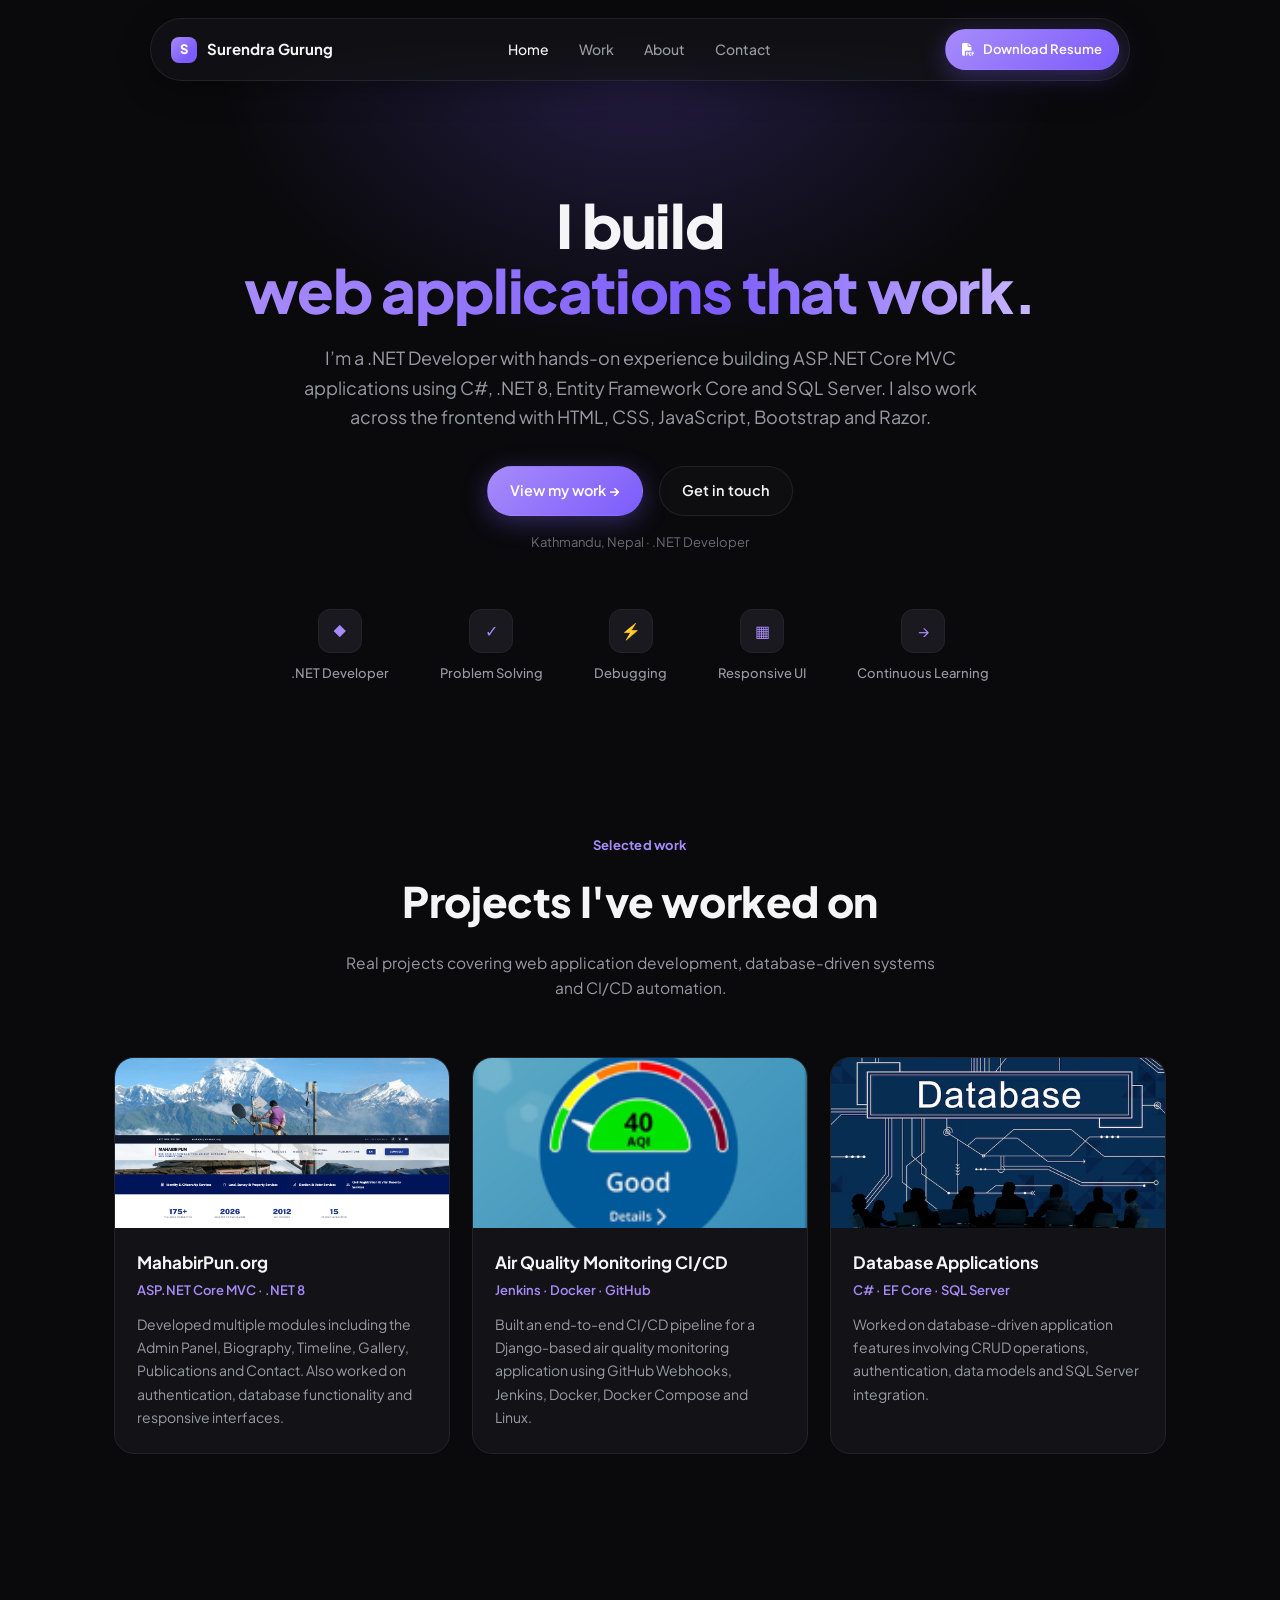
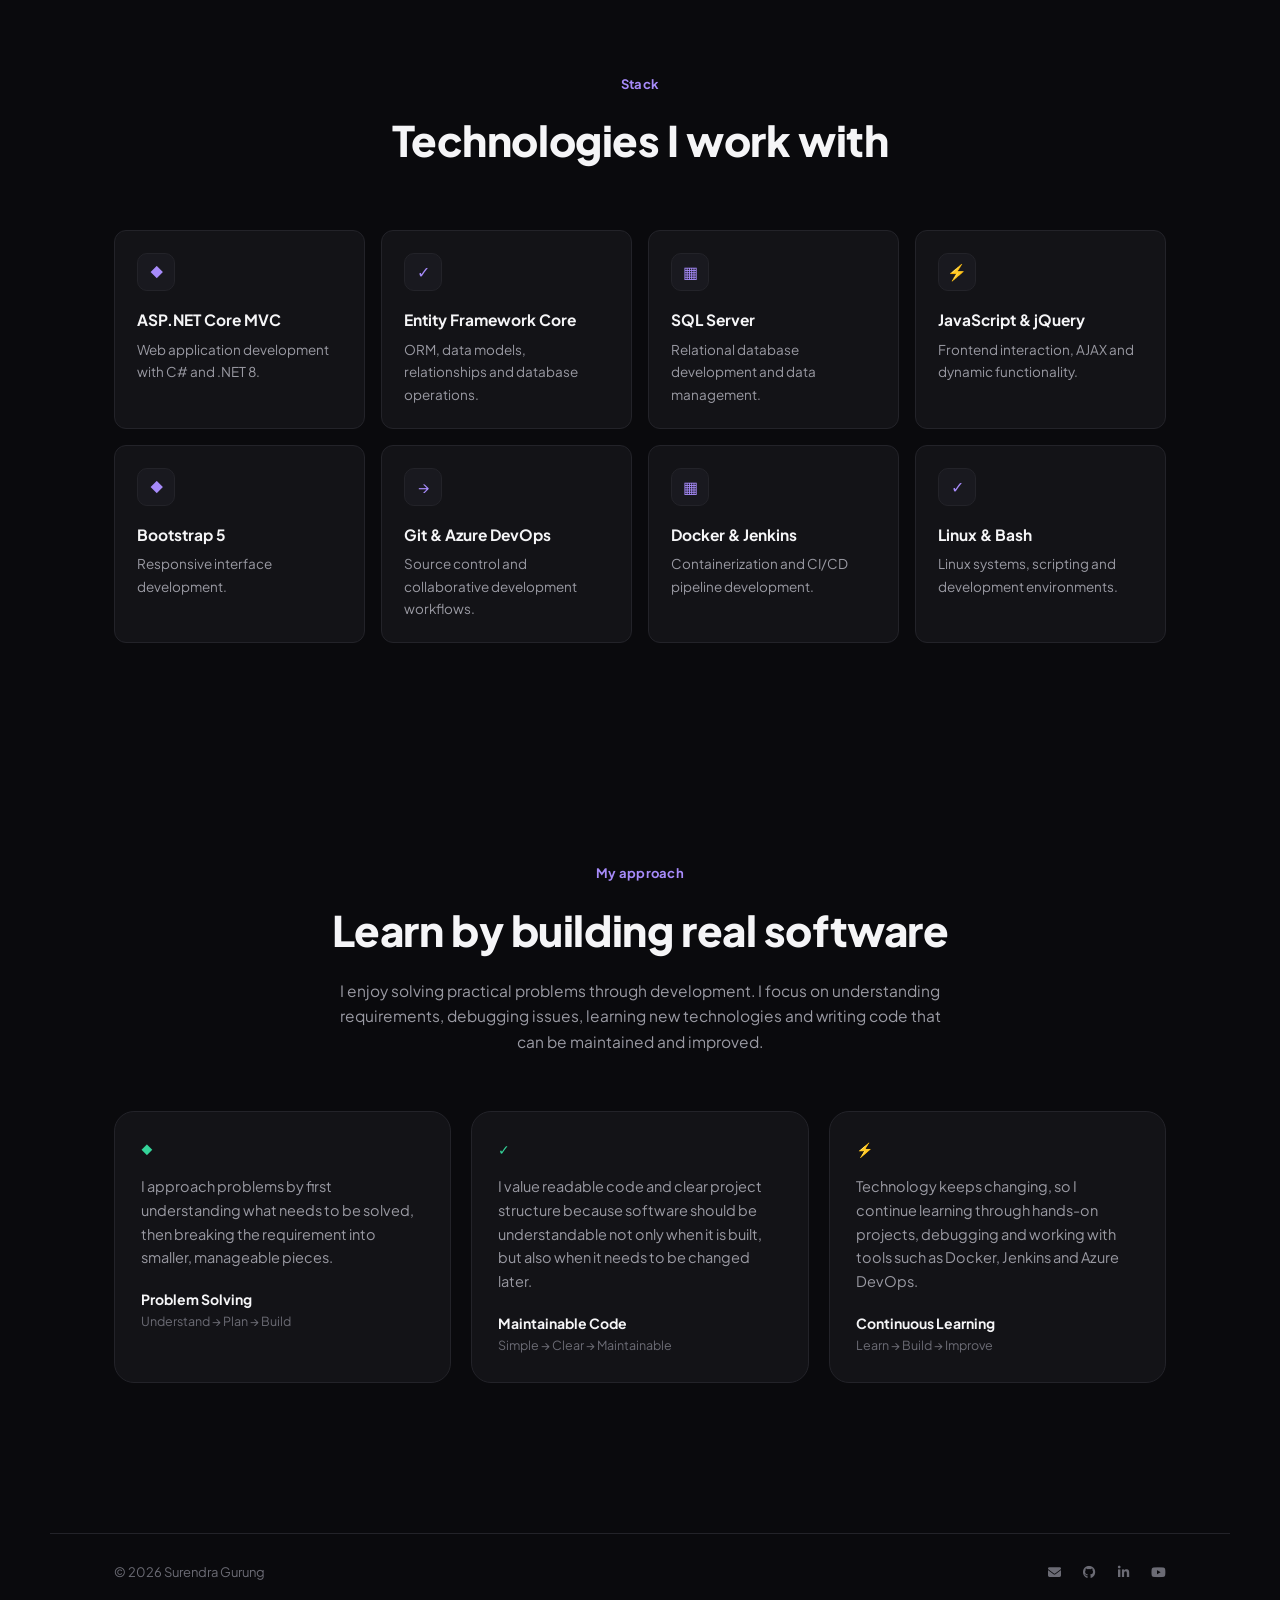
==== index.html @ 14fc5375 "first commit" ====
<!DOCTYPE html>
<html lang="en">

<head>
  <meta charset="UTF-8">
  <meta name="viewport" content="width=device-width, initial-scale=1.0">

  <title>Surendra Gurung </title>

  <meta name="description"
    content="Surendra Gurung is a .NET Developer experienced in ASP.NET Core MVC, C#, .NET 8, Entity Framework Core, SQL Server, JavaScript, Bootstrap, Git, Azure DevOps and Docker.">

  <link rel="preconnect" href="https://fonts.googleapis.com">
  <link
    href="https://fonts.googleapis.com/css2?family=Plus+Jakarta+Sans:wght@400;500;600;700;800&family=JetBrains+Mono:wght@400;500&display=swap"
    rel="stylesheet">
  <link rel="stylesheet" href="https://cdnjs.cloudflare.com/ajax/libs/font-awesome/6.7.2/css/all.min.css">
  <link rel="stylesheet" href="styles.css">
  <link rel="icon" type="image/png" href="images/FavIcon.jpg">
</head>

<body>

  <div class="nav-outer">
    <nav class="nav">

      <a href="index.html" class="logo">
        <span class="mark">S</span> Surendra Gurung
      </a>

      <ul class="nav-links">
        <li><a href="index.html">Home</a></li>
        <li><a href="work.html">Work</a></li>
        <li><a href="about.html">About</a></li>
        <li><a href="contact.html">Contact</a></li>
      </ul>

      <div class="nav-cta">
        <a href="PDF/Surendra-CV.pdf" class="btn btn-primary btn-sm" download="Surendra-Gurung-Resume.pdf">
          <i class="fa-solid fa-file-pdf"></i> Download Resume
        </a>

        <button class="nav-toggle" aria-label="Toggle menu">
          ≡
        </button>
      </div>

    </nav>
  </div>


  <div class="mobile-panel">
    <ul>
      <li><a href="index.html">Home</a></li>
      <li><a href="work.html">Work</a></li>
      <li><a href="about.html">About</a></li>
      <li><a href="contact.html">Contact</a></li>
    </ul>
  </div>


  <main>


    <!-- =====================================================
     HERO
===================================================== -->

    <section class="hero">

      <div class="glow"></div>

      <div class="wrap hero-inner">

        <h1>
          I build
          <br>
          <span class="gradient-text">
            web applications that work.
          </span>
        </h1>

        <p class="lead">
          I’m a .NET Developer with hands-on experience building
          ASP.NET Core MVC applications using C#, .NET 8,
          Entity Framework Core and SQL Server. I also work across
          the frontend with HTML, CSS, JavaScript, Bootstrap and Razor.
        </p>


        <div class="btn-row">

          <a href="work.html" class="btn btn-primary">
            View my work →
          </a>

          <a href="contact.html" class="btn btn-ghost">
            Get in touch
          </a>

        </div>


        <p class="caption">
          Kathmandu, Nepal · .NET Developer
        </p>


        <!-- PROJECT / TECHNOLOGY BENTO -->

        <!-- <div class="bento">

      <div class="cell c1">
        <span class="tag">
          MahabirPun.org — ASP.NET Core MVC
        </span>
      </div>

      <div class="cell c2">
        <span class="tag">
          C# — .NET 8
        </span>
      </div>

      <div class="cell c3">
        <span class="tag">
          Entity Framework Core — SQL Server
        </span>
      </div>

      <div class="cell c4">
        <span class="tag">
          Bootstrap — JavaScript — Razor
        </span>
      </div>

      <div class="cell c5">
        <span class="tag">
          Docker — Jenkins — Azure DevOps
        </span>
      </div>

    </div> -->


        <!-- HIGHLIGHTS -->

        <div class="strip">

          <div class="item">
            <div class="icon">◆</div>
            <div class="label">.NET Developer</div>
          </div>

          <div class="item">
            <div class="icon">✓</div>
            <div class="label">Problem Solving</div>
          </div>

          <div class="item">
            <div class="icon">⚡</div>
            <div class="label">Debugging</div>
          </div>

          <div class="item">
            <div class="icon">▦</div>
            <div class="label">Responsive UI</div>
          </div>

          <div class="item">
            <div class="icon">→</div>
            <div class="label">Continuous Learning</div>
          </div>

        </div>

      </div>

    </section>



    <!-- =====================================================
     EXPERIENCE
===================================================== -->

    <!-- <section>

  <div class="wrap">

    <div class="section-head">

      <div class="eyebrow" style="text-align:center;">
        Experience
      </div>

      <h2>
        Hands-on .NET development
      </h2>

      <p>
        I gained practical experience as a .NET Intern at
        Noble Idea Solution Pvt. Ltd., working on ASP.NET Core MVC
        applications, databases, authentication, frontend interfaces,
        version control and deployment-related workflows.
      </p>

    </div>


    <div class="feature-blocks">


    

      <div class="block reveal">

        <div class="visual">

          <div class="code-mock">

            <div class="l1">
              public class ProjectController
            </div>

            <div>
              &nbsp;&nbsp;: Controller
            </div>

            <div class="l2">
              {
            </div>

            <div>
              &nbsp;&nbsp;[HttpGet]
            </div>

            <div>
              &nbsp;&nbsp;public IActionResult Index()
            </div>

            <div class="l2">
              }
            </div>

          </div>

        </div>


        <div class="copy">

          <h3>
            ASP.NET Core MVC
          </h3>

          <p>
            Developed web applications using C# and ASP.NET Core MVC,
            working with controllers, Razor views, application logic,
            CRUD operations and authentication.
          </p>

        </div>

      </div>



      <div class="block reveal">

        <div class="visual v2"></div>

        <div class="copy">

          <h3>
            Entity Framework & SQL Server
          </h3>

          <p>
            Designed and worked with SQL Server databases using
            Entity Framework Core, including data models, database
            operations and application data management.
          </p>

        </div>

      </div>



      

      <div class="block reveal">

        <div class="visual v3"></div>

        <div class="copy">

          <h3>
            Frontend Development
          </h3>

          <p>
            Built responsive interfaces using Razor, HTML, CSS,
            JavaScript and Bootstrap, with jQuery and AJAX for
            interactive functionality.
          </p>

        </div>

      </div>



      

      <div class="block reveal">

        <div class="visual v4"></div>

        <div class="copy">

          <h3>
            Git, Azure DevOps & Docker
          </h3>

          <p>
            Worked with Git, GitHub and Azure DevOps for source control
            and development workflows, with hands-on exposure to Docker,
            Jenkins and deployment pipelines.
          </p>

        </div>

      </div>

    </div>

  </div>

</section> -->



    <!-- =====================================================
     SELECTED WORK
===================================================== -->

    <section>

      <div class="wrap">

        <div class="section-head">

          <div class="eyebrow" style="text-align:center;">
            Selected work
          </div>

          <h2>
            Projects I've worked on
          </h2>

          <p>
            Real projects covering web application development,
            database-driven systems and CI/CD automation.
          </p>

        </div>


        <div class="card-grid">


          <!-- MAHABIRPUN -->

          <a href="work.html" class="proj-card reveal">

            <div class="thumb t1" style="
            background-image:url('images/Biographyportal.png');
            background-size:cover;
            background-position:center;
          ">
            </div>

            <div class="body">

              <h3>
                MahabirPun.org
              </h3>

              <p class="cat">
                ASP.NET Core MVC · .NET 8
              </p>

              <p>
                Developed multiple modules including the Admin Panel,
                Biography, Timeline, Gallery, Publications and Contact.
                Also worked on authentication, database functionality
                and responsive interfaces.
              </p>

            </div>

          </a>



          <!-- CI/CD -->

          <a href="work.html" class="proj-card reveal">

            <div class="thumb t2" style="
            background-image:url('images/AQI.png');
            background-size:cover;
            background-position:center;
          "></div>

            <div class="body">

              <h3>
                Air Quality Monitoring CI/CD
              </h3>

              <p class="cat">
                Jenkins · Docker · GitHub
              </p>

              <p>
                Built an end-to-end CI/CD pipeline for a Django-based
                air quality monitoring application using GitHub Webhooks,
                Jenkins, Docker, Docker Compose and Linux.
              </p>

            </div>

          </a>



          <!-- WEB APPLICATION -->

          <a href="work.html" class="proj-card reveal">

            <div class="thumb t3" style="
            background-image:url('images/database.png');
            background-size:cover;
            background-position:center;
          "></div>

            <div class="body">

              <h3>
                Database Applications
              </h3>

              <p class="cat">
                C# · EF Core · SQL Server
              </p>

              <p>
                Worked on database-driven application features involving
                CRUD operations, authentication, data models and
                SQL Server integration.
              </p>

            </div>

          </a>

        </div>

      </div>

    </section>



    <!-- =====================================================
     STACK
===================================================== -->

    <section>

      <div class="wrap">

        <div class="section-head">

          <div class="eyebrow" style="text-align:center;">
            Stack
          </div>

          <h2>
            Technologies I work with
          </h2>

        </div>


        <div class="res-grid">


          <div class="res-card reveal">

            <div class="icon">◆</div>

            <h3>
              ASP.NET Core MVC
            </h3>

            <p>
              Web application development with C# and .NET 8.
            </p>

          </div>



          <div class="res-card reveal">

            <div class="icon">✓</div>

            <h3>
              Entity Framework Core
            </h3>

            <p>
              ORM, data models, relationships and database operations.
            </p>

          </div>



          <div class="res-card reveal">

            <div class="icon">▦</div>

            <h3>
              SQL Server
            </h3>

            <p>
              Relational database development and data management.
            </p>

          </div>



          <div class="res-card reveal">

            <div class="icon">⚡</div>

            <h3>
              JavaScript & jQuery
            </h3>

            <p>
              Frontend interaction, AJAX and dynamic functionality.
            </p>

          </div>



          <div class="res-card reveal">

            <div class="icon">◆</div>

            <h3>
              Bootstrap 5
            </h3>

            <p>
              Responsive interface development.
            </p>

          </div>



          <div class="res-card reveal">

            <div class="icon">→</div>

            <h3>
              Git & Azure DevOps
            </h3>

            <p>
              Source control and collaborative development workflows.
            </p>

          </div>



          <div class="res-card reveal">

            <div class="icon">▦</div>

            <h3>
              Docker & Jenkins
            </h3>

            <p>
              Containerization and CI/CD pipeline development.
            </p>

          </div>



          <div class="res-card reveal">

            <div class="icon">✓</div>

            <h3>
              Linux & Bash
            </h3>

            <p>
              Linux systems, scripting and development environments.
            </p>

          </div>

        </div>

      </div>

    </section>



    <!-- =====================================================
     APPROACH
===================================================== -->

    <section>

      <div class="wrap">

        <div class="section-head">

          <div class="eyebrow" style="text-align:center;">
            My approach
          </div>

          <h2>
            Learn by building real software
          </h2>

          <p>
            I enjoy solving practical problems through development.
            I focus on understanding requirements, debugging issues,
            learning new technologies and writing code that can be
            maintained and improved.
          </p>

        </div>


        <div class="testi-grid">


          <div class="testi-card reveal">

            <div class="stars">
              ◆
            </div>

            <p class="quote">
              I approach problems by first understanding what needs
              to be solved, then breaking the requirement into smaller,
              manageable pieces.
            </p>

            <div class="who">
              Problem Solving
            </div>

            <div class="when">
              Understand → Plan → Build
            </div>

          </div>



          <div class="testi-card reveal">

            <div class="stars">
              ✓
            </div>

            <p class="quote">
              I value readable code and clear project structure because
              software should be understandable not only when it is built,
              but also when it needs to be changed later.
            </p>

            <div class="who">
              Maintainable Code
            </div>

            <div class="when">
              Simple → Clear → Maintainable
            </div>

          </div>



          <div class="testi-card reveal">

            <div class="stars">
              ⚡
            </div>

            <p class="quote">
              Technology keeps changing, so I continue learning through
              hands-on projects, debugging and working with tools such as
              Docker, Jenkins and Azure DevOps.
            </p>

            <div class="who">
              Continuous Learning
            </div>

            <div class="when">
              Learn → Build → Improve
            </div>

          </div>

        </div>

      </div>

    </section>



    <!-- =====================================================
     CTA
===================================================== -->

    <!-- <section>

  <div class="wrap">

    <div class="cta-band reveal">

      <h2>
        Have a project or opportunity?
      </h2>

      <a href="contact.html" class="btn btn-primary">
        Get in touch →
      </a>

    </div>

  </div>

</section> -->

  </main>



  <!-- =====================================================
     FOOTER
===================================================== -->

  <footer>
    <div class="wrap footer-row">
      <span>© 2026 Surendra Gurung</span>
      <div class="footer-links">
        <!-- Email (Gmail) -->
        <a href="mailto:amoshtamu25@gmail.com" class="icon-link gmail" title="Email" target="_blank"
          rel="noopener noreferrer">
          <i class="fa-solid fa-envelope"></i>
        </a>

        <!-- GitHub -->
        <a href="https://github.com/Suren-grg12" class="icon-link github" title="GitHub" target="_blank"
          rel="noopener noreferrer">
          <i class="fa-brands fa-github"></i>
        </a>

        <!-- LinkedIn -->
        <a href="https://www.linkedin.com/in/surendra-gurung-a97ab1424/" class="icon-link linkedin" title="LinkedIn"
          target="_blank" rel="noopener noreferrer">
          <i class="fa-brands fa-linkedin-in"></i>
        </a>

        <!-- YouTube (Optional placeholder - remove if not needed) -->
        <a href="https://www.youtube.com/@Ardnerus-official" class="icon-link youtube" title="YouTube" target="_blank"
          rel="noopener noreferrer">
          <i class="fa-brands fa-youtube"></i>
        </a>
      </div>
    </div>
  </footer>


  <script src="script.js"></script>

</body>

</html>
---- styles.css ----
/* ============================================================
   Design tokens — dark / violet system
   ============================================================ */
:root{
  --bg: #0A0A0D;
  --surface: #131317;
  --surface-2: #19191F;
  --border: #232329;
  --border-soft: rgba(255,255,255,0.08);
  --text: #F5F5F7;
  --text-muted: #9A9AA3;
  --text-dim: #6B6B74;

  --violet: #7C5CFC;
  --violet-light: #A78BFA;
  --violet-dim: #3A2E6E;
  --mint: #34D399;

  --font-display: 'Plus Jakarta Sans', sans-serif;
  --font-body: 'Plus Jakarta Sans', sans-serif;

  --maxw: 1180px;
  --pad: clamp(20px, 5vw, 64px);
  --radius: 20px;
  --radius-sm: 12px;
}

*{ box-sizing: border-box; }
html{ scroll-behavior: smooth; }

body{
  margin: 0;
  background: var(--bg);
  color: var(--text);
  font-family: var(--font-body);
  font-size: 16px;
  line-height: 1.65;
  -webkit-font-smoothing: antialiased;
  overflow-x: hidden;
}

@media (prefers-reduced-motion: reduce){
  html{ scroll-behavior: auto; }
  *{ animation-duration: 0.001ms !important; animation-iteration-count: 1 !important; transition-duration: 0.001ms !important; }
}

a{ color: inherit; text-decoration: none; }
img{ max-width: 100%; display: block; }
button{ font-family: inherit; cursor: pointer; }

::selection{ background: var(--violet); color: #fff; }

:focus-visible{
  outline: 2px solid var(--violet-light);
  outline-offset: 3px;
  border-radius: 4px;
}

.wrap{
  max-width: var(--maxw);
  margin: 0 auto;
  padding-left: var(--pad);
  padding-right: var(--pad);
}

.glow{
  position: absolute;
  inset: 0;
  pointer-events: none;
  z-index: 0;
  background:
    radial-gradient(600px 400px at 50% 0%, rgba(124,92,252,0.22), transparent 70%);
}

.eyebrow{
  font-size: 13px;
  font-weight: 700;
  letter-spacing: 0.02em;
  color: var(--violet-light);
  margin: 0 0 10px;
}

.gradient-text{
  background: linear-gradient(90deg, var(--violet-light), var(--violet) 60%, #C9B8FF);
  -webkit-background-clip: text;
  background-clip: text;
  color: transparent;
}

/* ============================================================
   Floating pill nav
   ============================================================ */
.nav-outer{
  position: sticky;
  top: 18px;
  z-index: 100;
  display: flex;
  justify-content: center;
  padding: 0 var(--pad);
}
.nav{
  width: 100%;
  max-width: 980px;
  display: flex;
  align-items: center;
  justify-content: space-between;
  gap: 24px;
  padding: 10px 10px 10px 20px;
  background: rgba(19,19,23,0.75);
  backdrop-filter: blur(16px);
  border: 1px solid var(--border-soft);
  border-radius: 999px;
  box-shadow: 0 8px 30px rgba(0,0,0,0.35);
}
.logo{
  display: flex;
  align-items: center;
  gap: 10px;
  font-weight: 700;
  font-size: 15px;
  white-space: nowrap;
}
.logo .mark{
  width: 26px; height: 26px;
  border-radius: 8px;
  background: linear-gradient(135deg, var(--violet-light), var(--violet) 70%);
  display: flex; align-items: center; justify-content: center;
  font-size: 13px; font-weight: 800; color: #fff;
}
.nav-links{
  display: flex;
  gap: 30px;
  list-style: none;
  margin: 0; padding: 0;
  font-size: 14px;
  font-weight: 500;
}
.nav-links a{ color: var(--text-muted); transition: color .2s ease; }
.nav-links a:hover, .nav-links a.active{ color: var(--text); }

.nav-cta{ display: flex; align-items: center; gap: 10px; }

.nav-toggle{
  display: none;
  background: none;
  border: 1px solid var(--border-soft);
  border-radius: 999px;
  color: var(--text);
  width: 38px; height: 38px;
  align-items: center;
  justify-content: center;
}

.mobile-panel{ display: none; }

@media (max-width: 780px){
  .nav-links{ display: none; }
  .nav-toggle{ display: flex; }
  .mobile-panel{
    max-width: 980px;
    margin: 10px auto 0;
    background: rgba(19,19,23,0.95);
    border: 1px solid var(--border-soft);
    border-radius: 20px;
    overflow: hidden;
    max-height: 0;
    transition: max-height .3s ease;
  }
  .mobile-panel.open{ max-height: 300px; }
  .mobile-panel ul{ list-style: none; margin: 0; padding: 8px; }
  .mobile-panel a{
    display: block;
    padding: 14px 16px;
    font-size: 15px;
    color: var(--text-muted);
    border-radius: 12px;
  }
  .mobile-panel a:hover{ background: var(--surface-2); color: var(--text); }
}

/* ============================================================
   Buttons
   ============================================================ */
.btn{
  font-size: 14.5px;
  font-weight: 600;
  padding: 12px 22px;
  border-radius: 999px;
  border: 1px solid transparent;
  display: inline-flex;
  align-items: center;
  gap: 8px;
  transition: transform .2s ease, box-shadow .2s ease, background .2s ease;
}
.btn-primary{
  background: linear-gradient(135deg, var(--violet-light), var(--violet));
  color: #fff;
  box-shadow: 0 6px 24px rgba(124,92,252,0.35);
}
.btn-primary:hover{ transform: translateY(-1px); box-shadow: 0 10px 30px rgba(124,92,252,0.5); }
.btn-ghost{
  color: var(--text);
  border-color: var(--border-soft);
  background: rgba(255,255,255,0.02);
}
.btn-ghost:hover{ border-color: var(--violet-light); }
.btn-sm{ padding: 9px 16px; font-size: 13px; }

/* ============================================================
   Hero
   ============================================================ */
.hero{
  position: relative;
  text-align: center;
  padding: clamp(70px, 12vw, 130px) 0 40px;
}
.hero-inner{ position: relative; z-index: 1; }
h1{
  font-family: var(--font-display);
  font-weight: 800;
  font-size: clamp(36px, 6vw, 60px);
  line-height: 1.08;
  letter-spacing: -0.02em;
  margin: 0 0 20px;
}
.hero p.lead{
  color: var(--text-muted);
  font-size: clamp(15px, 1.6vw, 18px);
  max-width: 56ch;
  margin: 0 auto 34px;
}
.hero .btn-row{ display: flex; justify-content: center; gap: 16px; flex-wrap: wrap; }
.hero .caption{ margin-top: 16px; font-size: 13px; color: var(--text-dim); }

/* ============================================================
   Bento visual grid
   ============================================================ */
.bento{
  position: relative;
  z-index: 1;
  display: grid;
  grid-template-columns: repeat(6, 1fr);
  gap: 14px;
  margin-top: 64px;
}
.bento .cell{
  border-radius: var(--radius-sm);
  border: 1px solid var(--border);
  background: var(--surface);
  overflow: hidden;
  position: relative;
  min-height: 160px;
  display: flex;
  align-items: flex-end;
  padding: 16px;
}
.bento .cell .tag{
  font-size: 11px;
  font-weight: 700;
  color: var(--text);
  background: rgba(0,0,0,0.45);
  backdrop-filter: blur(6px);
  padding: 6px 10px;
  border-radius: 999px;
}
.bento .c1{ grid-column: span 2; grid-row: span 2; background: linear-gradient(160deg, #1B1233, #0A0A0D 70%); }
.bento .c2{ grid-column: span 2; background: linear-gradient(160deg, #241830, #0A0A0D); }
.bento .c3{ grid-column: span 2; background: linear-gradient(160deg, #10151B, #0A0A0D); }
.bento .c4{ grid-column: span 2; background: linear-gradient(160deg, #16101F, #0A0A0D); }
.bento .c5{ grid-column: span 2; background: linear-gradient(160deg, #101014, #0A0A0D); }

@media (max-width: 820px){
  .bento{ grid-template-columns: repeat(2, 1fr); }
  .bento .cell{ grid-column: span 1 !important; grid-row: auto !important; min-height: 130px; }
}

/* ============================================================
   Feature icon strip
   ============================================================ */
.strip{
  display: flex;
  justify-content: center;
  gap: clamp(20px, 4vw, 56px);
  flex-wrap: wrap;
  margin-top: 56px;
}
.strip .item{ text-align: center; }
.strip .icon{
  width: 44px; height: 44px;
  border-radius: 12px;
  background: var(--surface-2);
  border: 1px solid var(--border);
  display: flex; align-items: center; justify-content: center;
  margin: 0 auto 10px;
  color: var(--violet-light);
}
.strip .label{ font-size: 13px; color: var(--text-muted); font-weight: 500; }

/* ============================================================
   Section shell
   ============================================================ */
section{ padding: clamp(60px, 9vw, 110px) 0; position: relative; }

.section-head{ text-align: center; margin-bottom: 56px; }
.section-head h2{
  font-family: var(--font-display);
  font-weight: 800;
  font-size: clamp(28px, 3.8vw, 42px);
  letter-spacing: -0.01em;
  margin: 0 0 14px;
}
.section-head p{
  color: var(--text-muted);
  max-width: 56ch;
  margin: 0 auto;
  font-size: 15.5px;
}
.section-head.left{ text-align: left; }
.section-head.left p{ margin: 0; }

/* ============================================================
   Two-column feature blocks
   ============================================================ */
.feature-blocks{
  display: grid;
  grid-template-columns: 1fr 1fr;
  gap: 20px;
}
.feature-blocks .block{
  background: var(--surface);
  border: 1px solid var(--border);
  border-radius: var(--radius);
  overflow: hidden;
}
.feature-blocks .visual{
  height: 220px;
  background: linear-gradient(160deg, #1B1233, #0A0A0D 75%);
  position: relative;
}
.feature-blocks .visual.v2{ background: linear-gradient(160deg, #101820, #0A0A0D 75%); }
.feature-blocks .visual.v3{ background: linear-gradient(160deg, #201018, #0A0A0D 75%); }
.feature-blocks .visual.v4{ background: linear-gradient(160deg, #131022, #0A0A0D 75%); }
.feature-blocks .copy{ padding: 24px 26px 28px; }
.feature-blocks h3{ font-family: var(--font-display); font-size: 18px; margin: 0 0 8px; }
.feature-blocks p{ color: var(--text-muted); font-size: 14.5px; margin: 0; }

@media (max-width: 760px){
  .feature-blocks{ grid-template-columns: 1fr; }
}

.code-mock{
  position: absolute; inset: 18px;
  background: rgba(10,10,13,0.8);
  border: 1px solid var(--border-soft);
  border-radius: 12px;
  padding: 16px;
  font-family: 'JetBrains Mono', monospace;
  font-size: 11px;
  color: var(--text-dim);
  overflow: hidden;
}
.code-mock .l1{ color: var(--violet-light); }
.code-mock .l2{ color: var(--mint); }
.code-mock div{ margin-bottom: 6px; white-space: nowrap; }

/* ============================================================
   Card grid (work / templates)
   ============================================================ */
.card-grid{
  display: grid;
  grid-template-columns: repeat(3, 1fr);
  gap: 22px;
}
.proj-card{
  background: var(--surface);
  border: 1px solid var(--border);
  border-radius: var(--radius);
  overflow: hidden;
  transition: transform .25s ease, border-color .25s ease;
}
.proj-card:hover{ transform: translateY(-4px); border-color: var(--violet-dim); }
.proj-card .thumb{
  height: 170px;
  background: linear-gradient(160deg, #1B1233, #0A0A0D 75%);
  position: relative;
}
.proj-card .thumb.t2{ background: linear-gradient(160deg, #101820, #0A0A0D 75%); }
.proj-card .thumb.t3{ background: linear-gradient(160deg, #201018, #0A0A0D 75%); }
.proj-card .thumb.t4{ background: linear-gradient(160deg, #131022, #0A0A0D 75%); }
.proj-card .thumb.t5{ background: linear-gradient(160deg, #10151B, #0A0A0D 75%); }
.proj-card .thumb.t6{ background: linear-gradient(160deg, #16101F, #0A0A0D 75%); }
.proj-card .body{ padding: 20px 22px 24px; }
.proj-card h3{ font-family: var(--font-display); font-size: 17px; margin: 0 0 4px; }
.proj-card .cat{ color: var(--violet-light); font-size: 13px; font-weight: 600; margin: 0 0 12px; }
.proj-card p{ color: var(--text-muted); font-size: 14px; margin: 0; }

@media (max-width: 900px){ .card-grid{ grid-template-columns: 1fr 1fr; } }
@media (max-width: 620px){ .card-grid{ grid-template-columns: 1fr; } }

/* ============================================================
   Resource / stack cards
   ============================================================ */
.res-grid{
  display: grid;
  grid-template-columns: repeat(4, 1fr);
  gap: 16px;
}
.res-card{
  background: var(--surface);
  border: 1px solid var(--border);
  border-radius: var(--radius-sm);
  padding: 22px;
}
.res-card .icon{
  width: 38px; height: 38px;
  border-radius: 10px;
  background: var(--surface-2);
  border: 1px solid var(--border);
  display: flex; align-items: center; justify-content: center;
  color: var(--violet-light);
  margin-bottom: 16px;
}
.res-card h3{ font-size: 15.5px; margin: 0 0 6px; font-family: var(--font-display); }
.res-card p{ color: var(--text-muted); font-size: 13.5px; margin: 0; }

@media (max-width: 900px){ .res-grid{ grid-template-columns: 1fr 1fr; } }
@media (max-width: 560px){ .res-grid{ grid-template-columns: 1fr; } }

/* ============================================================
   Testimonials
   ============================================================ */
.testi-grid{
  display: grid;
  grid-template-columns: repeat(3, 1fr);
  gap: 20px;
}
.testi-card{
  background: var(--surface);
  border: 1px solid var(--border);
  border-radius: var(--radius);
  padding: 26px;
}
.stars{ color: var(--mint); font-size: 14px; letter-spacing: 2px; margin-bottom: 14px; }
.testi-card p.quote{ color: var(--text-muted); font-size: 14.5px; margin: 0 0 18px; }
.testi-card .who{ font-weight: 700; font-size: 14px; }
.testi-card .when{ color: var(--text-dim); font-size: 12.5px; }

@media (max-width: 900px){ .testi-grid{ grid-template-columns: 1fr; } }

/* ============================================================
   FAQ accordion
   ============================================================ */
.faq{ max-width: 760px; margin: 0 auto; }
.faq-item{ border-top: 1px solid var(--border); }
.faq-item:last-child{ border-bottom: 1px solid var(--border); }
.faq-q{
  width: 100%;
  background: none;
  border: none;
  color: var(--text);
  display: flex;
  justify-content: space-between;
  align-items: center;
  padding: 22px 4px;
  font-size: 15.5px;
  font-weight: 600;
  text-align: left;
}
.faq-q .plus{
  color: var(--violet-light);
  font-size: 18px;
  transition: transform .25s ease;
  flex-shrink: 0;
  margin-left: 20px;
}
.faq-item.open .plus{ transform: rotate(45deg); }
.faq-a{ max-height: 0; overflow: hidden; transition: max-height .3s ease; }
.faq-a p{ color: var(--text-muted); font-size: 14.5px; padding: 0 4px 22px; margin: 0; max-width: 65ch; }

/* ============================================================
   About page specifics
   ============================================================ */
.about-grid{
  display: grid;
  grid-template-columns: 1.1fr 1fr;
  gap: 56px;
  align-items: start;
}
.about-grid p{ color: var(--text-muted); margin: 0 0 16px; font-size: 15px; }
.about-grid p.intro{ color: var(--text); font-size: 18px; }
 
.about-photo{
  width: 80%;
  margin: 0 auto 32px;
  aspect-ratio: 4 / 5;
  border-radius: 8px;
  overflow: hidden;
  border: 1px solid var(--border);
  background: linear-gradient(160deg, #1B1233, #0A0A0D 75%);
}
.about-photo img{
  width: 100%;
  height: 100%;
  object-fit: cover;
  display: block;
}
@media (max-width: 760px){
  .about-photo{ width: 100%; aspect-ratio: 16 / 9; max-width: 320px; }
}
 
.stack-list{ list-style: none; margin: 0; padding: 0; }
.stack-list li{
  display: flex;
  justify-content: space-between;
  padding: 13px 0;
  border-top: 1px solid var(--border);
  font-size: 14.5px;
}
.stack-list li:last-child{ border-bottom: 1px solid var(--border); }
.stack-list .role{ color: var(--text-dim); font-size: 12.5px; }
 
.timeline{ list-style: none; margin: 0; padding: 0; }
.timeline li{
  padding: 20px 0;
  border-top: 1px solid var(--border);
  display: grid;
  grid-template-columns: 110px 1fr;
  gap: 20px;
}
.timeline li:last-child{ border-bottom: 1px solid var(--border); }
.timeline .when{ color: var(--violet-light); font-size: 13px; font-weight: 600; }
.timeline h4{ margin: 0 0 6px; font-family: var(--font-display); font-size: 16px; }
.timeline p{ margin: 0; color: var(--text-muted); font-size: 14px; }
 
@media (max-width: 760px){
  .about-grid{ grid-template-columns: 1fr; gap: 36px; }
  .timeline li{ grid-template-columns: 1fr; gap: 6px; }
}



/* ============================================================
   Contact page
   ============================================================ */
.contact-grid{
  display: grid;
  grid-template-columns: 1fr 1fr;
  gap: 56px;
}
.field{ margin-bottom: 20px; }
.field label{
  display: block;
  font-size: 13px;
  font-weight: 600;
  color: var(--text-muted);
  margin-bottom: 8px;
}
.field input, .field textarea{
  width: 100%;
  background: var(--surface);
  border: 1px solid var(--border);
  border-radius: var(--radius-sm);
  padding: 13px 15px;
  color: var(--text);
  font-family: var(--font-body);
  font-size: 15px;
  transition: border-color .2s ease;
}
.field input:focus, .field textarea:focus{
  outline: none;
  border-color: var(--violet-light);
}
.field textarea{ resize: vertical; min-height: 130px; }

.contact-info dt{
  font-size: 12.5px;
  font-weight: 600;
  color: var(--text-dim);
  margin-top: 24px;
}
.contact-info dt:first-child{ margin-top: 0; }
.contact-info dd{
  margin: 8px 0 0;
  font-family: var(--font-display);
  font-size: 19px;
}
.contact-info dd a:hover{ color: var(--violet-light); }

.form-status{ font-size: 13px; color: var(--mint); margin-top: 4px; min-height: 18px; }

@media (max-width: 760px){
  .contact-grid{ grid-template-columns: 1fr; gap: 36px; }
}

/* ============================================================
   Footer CTA + footer
   ============================================================ */
.cta-band{
  text-align: center;
  border-radius: 28px;
  background: radial-gradient(500px 260px at 50% 0%, rgba(124,92,252,0.28), #0F0B1A 70%);
  border: 1px solid var(--border-soft);
  padding: clamp(48px, 8vw, 84px) 24px;
}
.cta-band h2{
  font-family: var(--font-display);
  font-weight: 800;
  font-size: clamp(26px, 4vw, 40px);
  margin: 0 0 26px;
}

footer{ padding: 40px 0 60px; }
.footer-row{
  display: flex;
  justify-content: space-between;
  align-items: center;
  flex-wrap: wrap;
  gap: 16px;
  font-size: 13px;
  color: var(--text-dim);
  border-top: 1px solid var(--border);
  padding-top: 28px;
}
.footer-row a{ color: var(--text-dim); }
.footer-row a:hover{ color: var(--violet-light); }
.footer-links{ display: flex; gap: 22px; }

.reveal{ opacity: 0; transform: translateY(16px); transition: opacity .6s ease, transform .6s ease; }
.reveal.in{ opacity: 1; transform: none; }
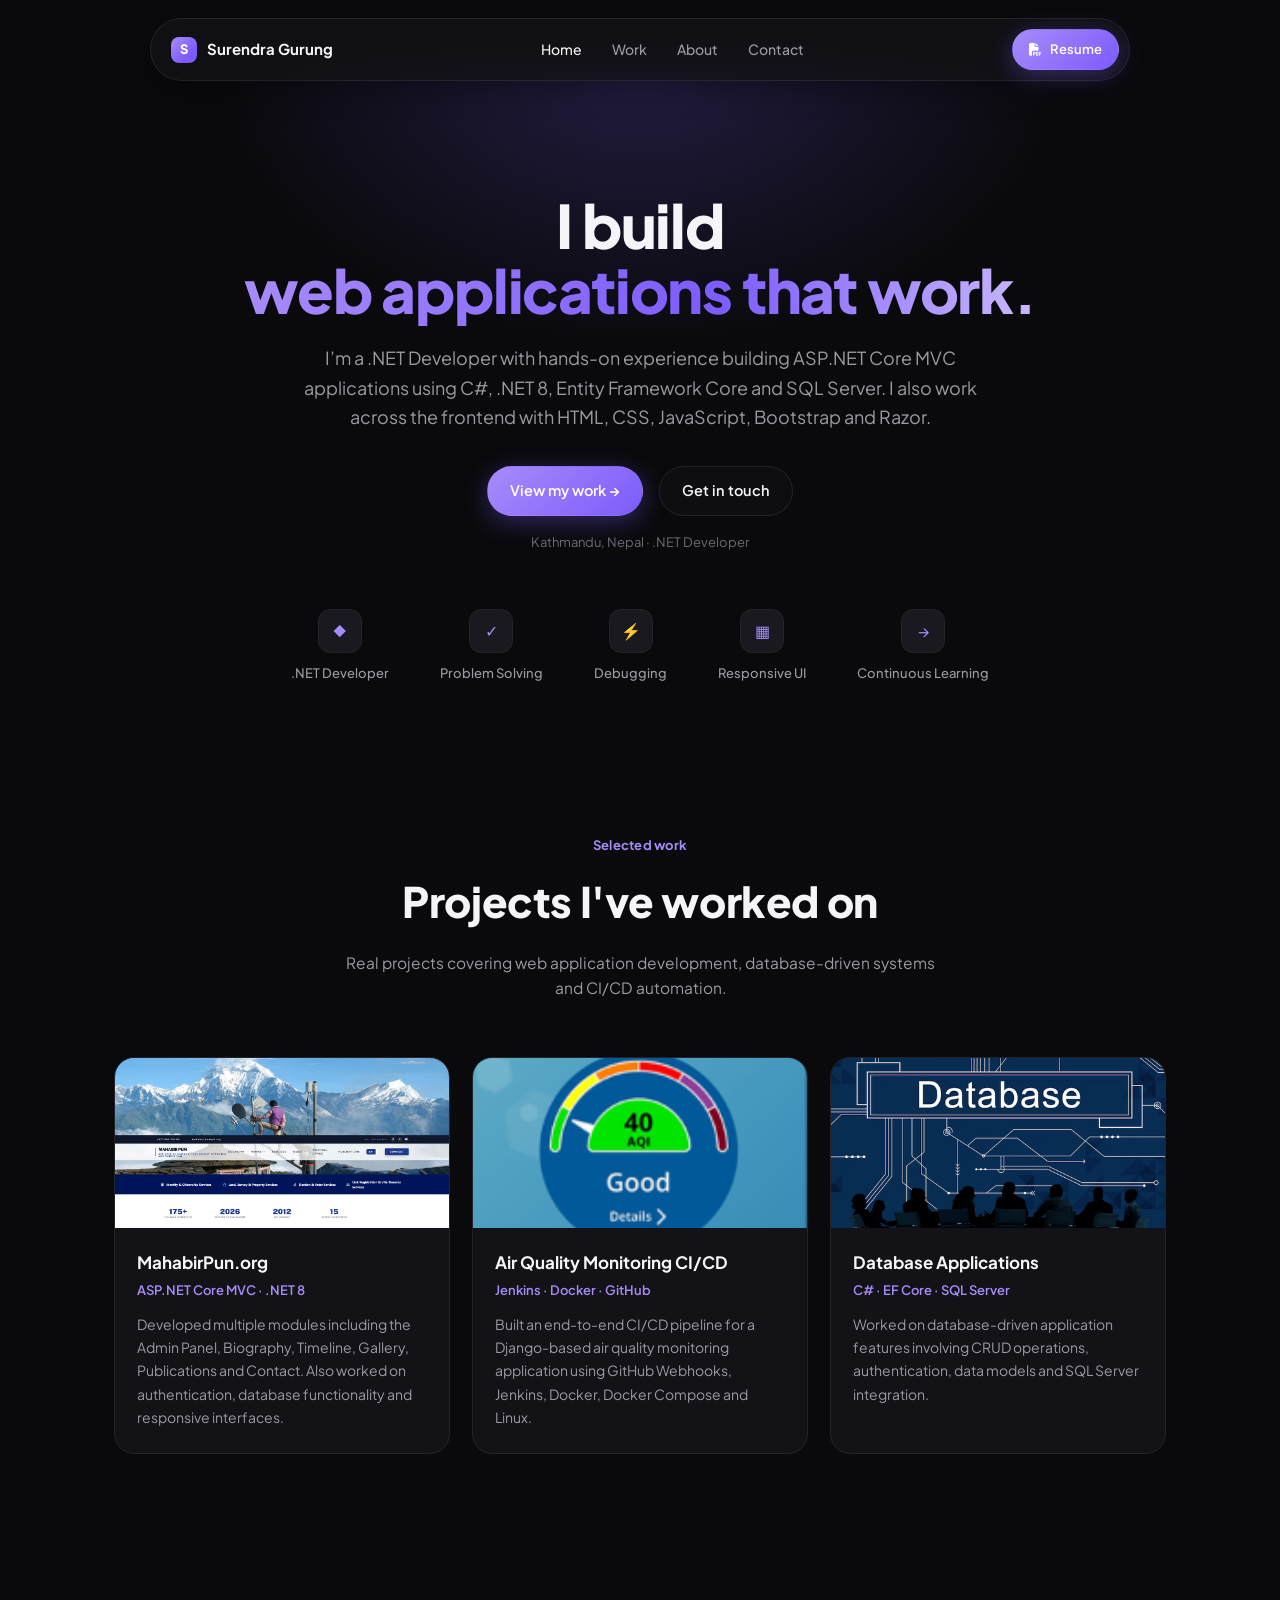
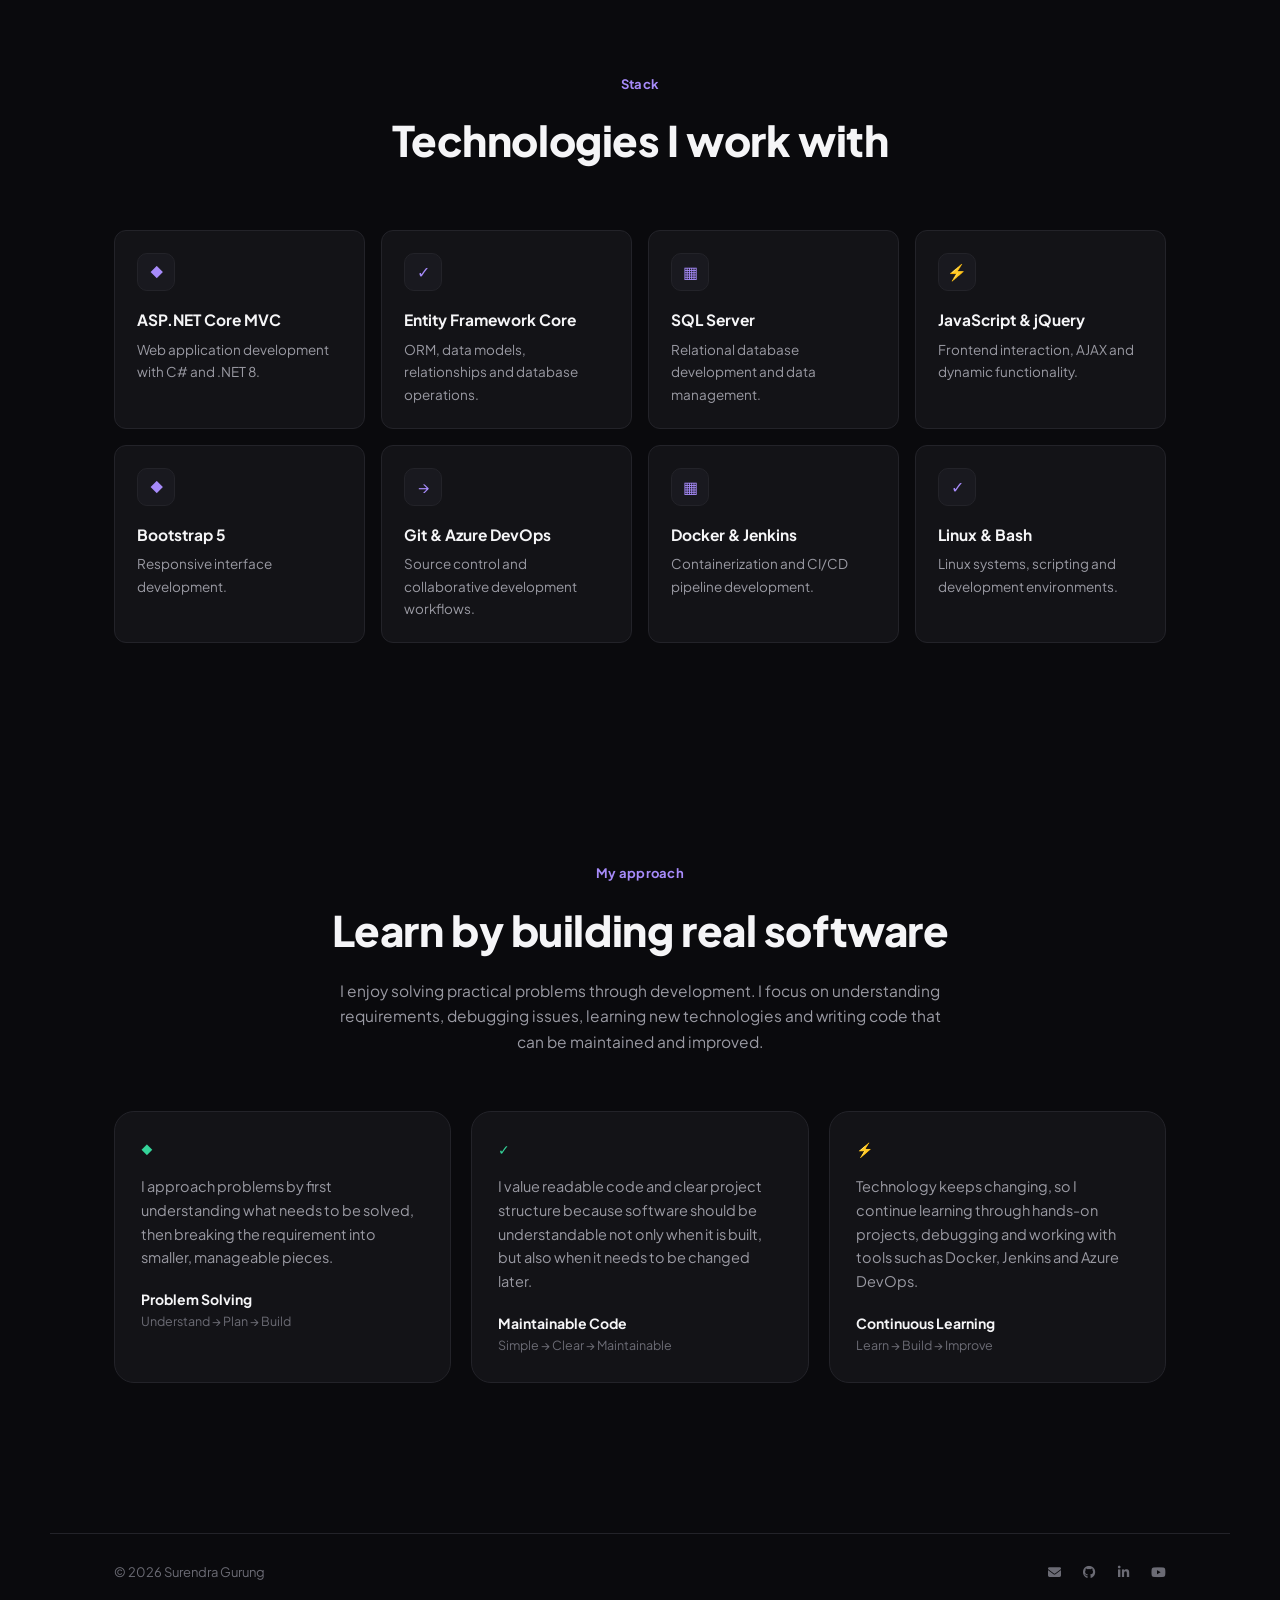
==== commit b832b5e7: "mobile view nav bar fixing" ====
--- a/index.html
+++ b/index.html
@@ -37,7 +37,7 @@
 
       <div class="nav-cta">
         <a href="PDF/Surendra-CV.pdf" class="btn btn-primary btn-sm" download="Surendra-Gurung-Resume.pdf">
-          <i class="fa-solid fa-file-pdf"></i> Download Resume
+          <i class="fa-solid fa-file-pdf"></i> Resume
         </a>
 
         <button class="nav-toggle" aria-label="Toggle menu">
--- a/styles.css
+++ b/styles.css
@@ -119,6 +119,9 @@
   font-weight: 700;
   font-size: 15px;
   white-space: nowrap;
+  overflow: hidden;
+text-overflow: ellipsis;
+min-width: 0;
 }
 .logo .mark{
   width: 26px; height: 26px;
@@ -139,6 +142,8 @@
 .nav-links a:hover, .nav-links a.active{ color: var(--text); }
 
 .nav-cta{ display: flex; align-items: center; gap: 10px; }
+
+.nav-cta{ display: flex; align-items: center; gap: 10px; flex-shrink: 0; }
 
 .nav-toggle{
   display: none;
@@ -149,33 +154,114 @@
   width: 38px; height: 38px;
   align-items: center;
   justify-content: center;
+  flex-shrink: 0;
+  font-size: 18px;
+  line-height: 1;
 }
 
 .mobile-panel{ display: none; }
 
-@media (max-width: 780px){
-  .nav-links{ display: none; }
-  .nav-toggle{ display: flex; }
-  .mobile-panel{
+/* ============================================================
+   Mobile Navigation & Responsive Tweaks (Max-width: 780px)
+   ============================================================ */
+@media (max-width: 780px) {
+
+  /* Fix top header cutoff / spacing on mobile screens */
+  .nav-outer {
+    position: sticky;
+    top: 10px;               /* Leaves breathable top clearance on mobile viewports */
+    padding: 0 12px;
+  }
+
+  .nav {
+    padding: 8px 12px;
+    gap: 8px;
+  }
+
+  /* Hide plain text nav links on mobile; they live inside .mobile-panel drawer */
+  .nav-links {
+    display: none;
+  }
+
+  /* Make sure the navbar CTA container stays visible & aligned */
+  .nav-cta {
+    display: flex;
+    align-items: center;
+    gap: 8px;
+    flex-shrink: 0;
+  }
+
+  /* Keep "Download Resume" visible in mobile header bar in a compact format */
+  .nav-cta .btn {
+    display: inline-flex !important;
+    padding: 6px 10px;
+    font-size: 11px;
+    border-radius: 999px;
+    white-space: nowrap;
+  }
+
+  /* Toggle button styling */
+  .nav-toggle {
+    display: flex;
+    width: 32px;
+    height: 32px;
+    font-size: 16px;
+    align-items: center;
+    justify-content: center;
+    border-radius: 50%;
+  }
+
+  /* Dropdown mobile panel floating underneath navbar pill */
+  .mobile-panel {
+    display: block;
+    position: fixed;
+    top: 65px;
+    left: 12px;
+    right: 12px;
+    z-index: 99;
     max-width: 980px;
-    margin: 10px auto 0;
-    background: rgba(19,19,23,0.95);
+    margin: 0 auto;
+    background: rgba(19, 19, 23, 0.95);
+    backdrop-filter: blur(16px);
+    -webkit-backdrop-filter: blur(16px);
     border: 1px solid var(--border-soft);
     border-radius: 20px;
     overflow: hidden;
     max-height: 0;
-    transition: max-height .3s ease;
-  }
-  .mobile-panel.open{ max-height: 300px; }
-  .mobile-panel ul{ list-style: none; margin: 0; padding: 8px; }
-  .mobile-panel a{
+    opacity: 0;
+    visibility: hidden;
+    transition: max-height 0.35s cubic-bezier(0.4, 0, 0.2, 1), 
+                opacity 0.25s ease, 
+                visibility 0.25s ease;
+  }
+
+  .mobile-panel.open {
+    max-height: 300px;
+    opacity: 1;
+    visibility: visible;
+    padding: 8px 0;
+  }
+
+  .mobile-panel ul {
+    list-style: none;
+    margin: 0;
+    padding: 6px 10px;
+  }
+
+  .mobile-panel a {
     display: block;
-    padding: 14px 16px;
-    font-size: 15px;
+    padding: 10px 14px;
+    font-size: 14px;
     color: var(--text-muted);
     border-radius: 12px;
-  }
-  .mobile-panel a:hover{ background: var(--surface-2); color: var(--text); }
+    transition: background 0.2s ease, color 0.2s ease;
+  }
+
+  .mobile-panel a:hover,
+  .mobile-panel a.active {
+    background: var(--surface-2);
+    color: var(--text);
+  }
 }
 
 /* ============================================================
@@ -212,7 +298,9 @@
 .hero{
   position: relative;
   text-align: center;
-  padding: clamp(70px, 12vw, 130px) 0 40px;
+  /* margin-top: -80px; 
+  padding: clamp(140px, 15vw, 200px) 0 40px; */
+   padding: clamp(70px, 12vw, 130px) 0 40px; 
 }
 .hero-inner{ position: relative; z-index: 1; }
 h1{
